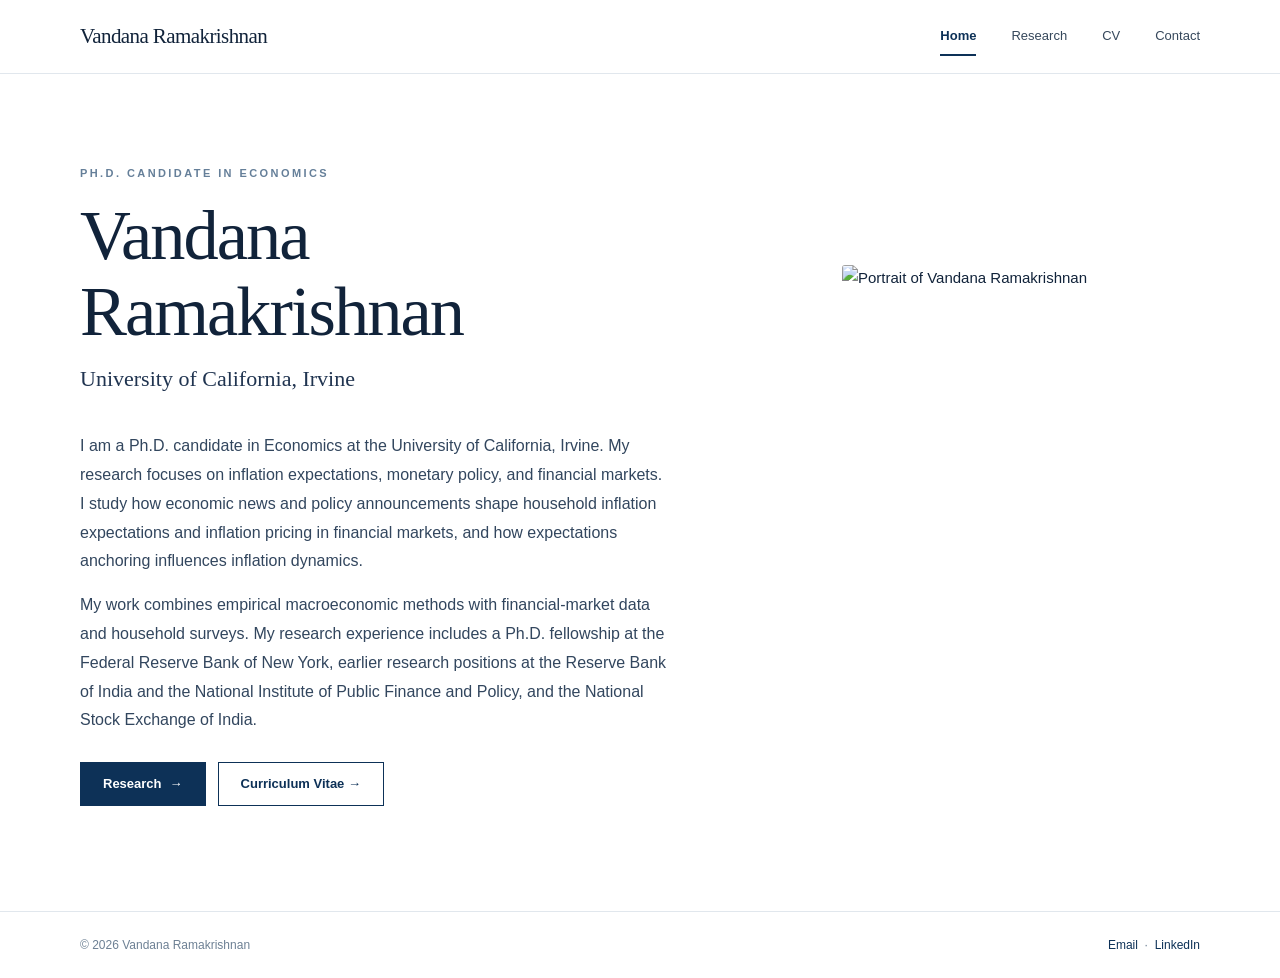
==== index.html @ f9ac1b99 "Add files via upload" ====
<!DOCTYPE html>
<html lang="en"><head><meta charset="utf-8"/><meta content="width=device-width,initial-scale=1" name="viewport"/><meta content="#ffffff" name="theme-color"/><meta content="Vandana Ramakrishnan | Economics Ph.D. candidate, inflation expectations and financial markets." name="description"/><meta content="Vandana Ramakrishnan" name="author"/><title>Home | Vandana Ramakrishnan</title><link href="favicon.svg" rel="icon" type="image/svg+xml"/><link href="styles.css" rel="stylesheet"/></head><body>
<a class="skip" href="#content">Skip to main content</a>
<header class="site-header"><div class="header-inner"><a class="brand" href="index.html">Vandana Ramakrishnan</a><button aria-controls="main-nav" aria-expanded="false" class="menu-toggle" type="button">Menu ☰</button><nav aria-label="Main navigation" class="site-nav" id="main-nav"><a aria-current="page" href="index.html">Home</a><a href="research.html">Research</a><a href="cv.html">CV</a><a href="contact.html">Contact</a></nav></div></header>
<main id="content"><div class="home-layout"><section aria-labelledby="home-name"><div class="eyebrow">Ph.D. Candidate in Economics</div><h1 class="home-title" id="home-name">Vandana<br/>Ramakrishnan</h1><p class="affiliation">University of California, Irvine</p><div class="home-bio"><p>I am a Ph.D. candidate in Economics at the University of California, Irvine. My research focuses on inflation expectations, monetary policy, and financial markets. I study how economic news and policy announcements shape household inflation expectations and inflation pricing in financial markets, and how expectations anchoring influences inflation dynamics.</p><p>My work combines empirical macroeconomic methods with financial-market data and household surveys. My research experience includes a Ph.D. fellowship at the Federal Reserve Bank of New York, earlier research positions at the Reserve Bank of India and the National Institute of Public Finance and Policy, and the National Stock Exchange of India.</p></div><div class="home-actions"><a class="btn btn-primary" href="research.html">Research <span aria-hidden="true">→</span></a><a class="btn btn-outline" href="cv.html">Curriculum Vitae →</a></div></section><div class="photo-wrap"><img alt="Portrait of Vandana Ramakrishnan" class="headshot" height="1500" src="assets/headshot.jpg" width="1000"/></div></div></main>
<footer class="site-footer"><div class="footer-inner"><span>© 2026 Vandana Ramakrishnan</span><span><a href="mailto:vandana.r@uci.edu">Email</a>  ·  <a href="https://www.linkedin.com/in/vandanatr/" rel="noopener noreferrer" target="_blank">LinkedIn</a></span></div></footer><script defer="" src="cv-link.js"></script><script defer="" src="script.js"></script></body></html>
---- styles.css ----
/* Clean academic × finance design | white / ink navy / slate | GitHub Pages */
:root{--navy:#0d3157;--ink:#11233a;--slate:#36485c;--muted:#6d8094;--line:#e1e7ed;--white:#fff;--wash:#f9fbfd;--max:1120px}
*,*::before,*::after{box-sizing:border-box}
html{scroll-behavior:smooth}body{margin:0;background:var(--white);color:var(--ink);font-family:Arial,Helvetica,sans-serif;font-size:15px;line-height:1.7;-webkit-font-smoothing:antialiased}
a{color:var(--navy);text-decoration:none}a:hover{text-decoration:underline;text-underline-offset:4px}a:focus-visible,button:focus-visible,summary:focus-visible{outline:3px solid #94b4d4;outline-offset:3px}
h1,h2,h3,.brand,.serif{font-family:Georgia,'Iowan Old Style',Baskerville,'Times New Roman',serif;font-weight:400;letter-spacing:-.028em;line-height:1.2}
p{margin:0 0 16px}img{display:block;max-width:100%}
.container,main{width:min(var(--max),calc(100% - 92px));margin-left:auto;margin-right:auto}
.skip{position:absolute;left:-200vw;top:0;background:white;padding:10px;z-index:100}.skip:focus{left:12px;top:12px}
.site-header{background:#fff;border-bottom:1px solid var(--line)}.header-inner{width:min(var(--max),calc(100% - 92px));margin:0 auto;min-height:73px;display:flex;justify-content:space-between;align-items:center;gap:22px}.brand{font-size:21px;color:var(--ink);white-space:nowrap}.brand:hover{text-decoration:none}
.site-nav{display:flex;gap:35px;align-items:center}.site-nav a{font-size:13px;font-weight:400;color:var(--slate);padding:25px 0;position:relative}.site-nav a:hover,.site-nav a[aria-current=page]{color:var(--navy);text-decoration:none}.site-nav a[aria-current=page]{font-weight:700}.site-nav a[aria-current=page]::after{content:'';height:2px;background:var(--navy);position:absolute;bottom:17px;left:0;right:0}.menu-toggle{display:none;border:1px solid var(--line);background:#fff;color:var(--navy);font:inherit;font-size:13px;padding:7px 11px;cursor:pointer}
.home-layout{min-height:calc(100dvh - 145px);padding:90px 0 105px;display:grid;grid-template-columns:minmax(0,1.32fr) minmax(260px,.78fr);gap:clamp(55px,8vw,120px);align-items:center}
.eyebrow{font-size:11px;text-transform:uppercase;letter-spacing:.22em;color:#657f99;font-weight:700}.home-title{font-size:clamp(48px,5.5vw,72px);line-height:1.08;margin:14px 0 11px;color:var(--ink)}.affiliation{font-family:Georgia,serif;font-size:22px;color:#203450;margin:0 0 35px}.home-bio{font-size:16px;color:#32465e;line-height:1.8;max-width:590px}.home-bio p{margin-bottom:15px}.home-actions{display:flex;align-items:center;gap:12px;flex-wrap:wrap;margin-top:27px}.btn{display:inline-flex;align-items:center;gap:8px;justify-content:center;line-height:1.35;font-weight:600;font-size:13px;border:1px solid var(--navy);padding:12px 22px;text-decoration:none;white-space:nowrap;cursor:pointer}.btn:hover{text-decoration:none}.btn-primary{color:#fff;background:var(--navy)}.btn-primary:hover{background:#1a476d;color:#fff}.btn-outline{color:var(--navy);background:#fff}.btn-outline:hover{background:#f8fafc}.headshot{width:100%;max-width:358px;height:440px;object-fit:cover;object-position:center 41%;margin-left:auto;border-radius:3px}
.home-links{display:flex;gap:19px;margin-top:23px;font-size:12px}.home-links a{border-bottom:1px solid #c9d6e2}.site-footer{border-top:1px solid var(--line);color:var(--muted);font-size:12px}.footer-inner{width:min(var(--max),calc(100% - 92px));margin:0 auto;padding:23px 0;display:flex;align-items:center;justify-content:space-between;gap:16px}
.page{padding:65px 0 100px}.page h1{font-size:clamp(48px,5vw,63px);color:var(--ink);margin:0 0 14px}.page-intro{font-family:Georgia,serif;font-size:18px;line-height:1.64;color:#35485d;max-width:850px;margin-bottom:30px}
.paper-filter{display:flex;align-items:center;gap:32px;flex-wrap:wrap;border-bottom:1px solid var(--line);margin:16px 0 0;padding:0}.filter-tab{font-size:13px;color:var(--muted);background:none;border:none;border-bottom:2px solid transparent;margin-bottom:-1px;padding:12px 0 13px;white-space:nowrap;cursor:pointer;font-family:inherit}.filter-tab[aria-selected=true]{color:var(--navy);border-bottom-color:var(--navy);font-weight:700}.filter-tab:hover{color:var(--navy)}
.paper-row{display:grid;grid-template-columns:94px minmax(0,1fr) 103px;gap:30px;padding:28px 0 26px;border-bottom:1px solid var(--line);align-items:start}.paper-type{font-size:10px;text-transform:uppercase;letter-spacing:.15em;font-weight:750;color:#246091;margin-bottom:9px}.paper-row h2{font-size:22px;color:var(--navy);line-height:1.27;margin:0 0 8px;letter-spacing:-.018em}.paper-row .byline{font-size:13px;color:#5a6a7f;margin-bottom:8px}.paper-row .synopsis{font-size:13px;color:#415167;line-height:1.64;margin:0}.paper-actions{display:flex;flex-direction:column;gap:12px;padding-top:16px;font-size:12px;white-space:nowrap}.paper-actions a{font-weight:650}.paper-actions .unavailable{font-size:11px;color:#748499;white-space:normal}.paper-row[hidden]{display:none}.paper-sheet{background:#fff;width:91px;height:124px;border:1px solid #d9e2eb;box-shadow:0 1px 4px rgba(12,35,58,.03);padding:14px 12px;display:flex;flex-direction:column;gap:5px;overflow:hidden}.sheet-heading{height:5px;background:#b7c4ce;width:65%;margin:0 auto 5px}.sheet-line{height:2px;min-height:2px;background:#d9dfe4;width:100%}.sheet-line.short{width:78%}.paper-note{font-size:12px;color:#718092;margin-top:25px}.paper-row .abstract{margin-top:13px;border-left:2px solid #94acc1;background:#f9fbfd;padding:11px 13px 3px;color:#405168;font-size:13px;line-height:1.65}.abstract summary{font-weight:650;color:var(--navy);font-size:12px;cursor:pointer;margin-bottom:9px}.abstract p{margin-bottom:10px}
.cv-page{max-width:980px}.cv-top{display:flex;align-items:flex-start;justify-content:space-between;gap:20px}.cv-top h1{margin-bottom:4px}.cv-updated{font-size:12px;color:var(--muted);margin:0 0 22px}.cv-top .home-actions{margin:10px 0 0}.cv-contact{font-size:13px;color:var(--muted);display:flex;gap:21px;flex-wrap:wrap;margin-bottom:37px}.cv-section{margin:0 0 33px}.cv-section h2{font-size:24px;letter-spacing:-.01em;color:var(--ink);margin:0 0 15px;padding-bottom:10px;border-bottom:1px solid var(--line)}.cv-line{display:grid;grid-template-columns:150px minmax(0,1fr);column-gap:18px;margin:0 0 11px}.cv-year{font-size:13px;color:#718096}.cv-main{font-size:14px;line-height:1.6;color:#334354}.cv-main strong{color:#152d48}.cv-main em{color:#6a7a8a}.cv-list{margin:0;padding-left:19px}.cv-list li{font-size:14px;line-height:1.65;margin-bottom:9px}.cv-small{font-size:14px;line-height:1.7;color:#34465c}.cv-papers li{margin-bottom:13px}.cv-papers .byline{font-size:12px;color:var(--muted);margin-top:3px}.cv-papers a{font-size:12px;font-weight:650;white-space:nowrap;margin-left:6px}
.detail{max-width:840px}.back-link{font-size:13px;color:var(--navy)}.detail-title{font-size:clamp(35px,4.3vw,49px)!important;margin:18px 0 14px!important}.detail .abstract-full{font-size:16px;line-height:1.8;color:#34485e;max-width:750px}.detail .meta-line{color:#6e8092;font-size:13px}.detail-heading{font-size:25px;color:var(--ink);border-bottom:1px solid var(--line);padding-bottom:8px;margin-top:45px}
@media(max-width:800px){.container,main,.header-inner,.footer-inner{width:calc(100% - 40px)}.header-inner{min-height:68px}.brand{font-size:18px}.menu-toggle{display:inline-block}.site-nav{display:none;position:absolute;top:68px;left:0;right:0;z-index:50;background:#fff;box-shadow:0 12px 20px rgba(7,27,51,.06);border-bottom:1px solid var(--line);padding:15px 20px;flex-direction:column;align-items:stretch;gap:0}.site-nav.is-open{display:flex}.site-nav a{padding:10px 0}.site-nav a[aria-current=page]::after{display:none}.home-layout{min-height:unset;grid-template-columns:1fr;gap:28px;padding:48px 0 66px}.home-layout .photo-wrap{grid-row:1}.headshot{height:260px;width:205px;margin:0 auto;object-position:center 36%}.home-title{font-size:clamp(42px,10vw,60px);margin:10px 0}.affiliation{font-size:19px;margin-bottom:22px}.home-bio{font-size:15px}.page{padding:49px 0 72px}.paper-filter{gap:18px}.filter-tab{font-size:12px}.paper-row{grid-template-columns:72px minmax(0,1fr);gap:16px}.paper-sheet{width:72px;height:97px;padding:12px 9px}.paper-actions{grid-column:2;flex-direction:row;flex-wrap:wrap;padding-top:0;gap:16px}.paper-row h2{font-size:20px}.footer-inner{flex-direction:column;align-items:flex-start}.cv-top{flex-direction:column}.cv-top .home-actions{margin:0}.cv-line{grid-template-columns:1fr;gap:2px}}
@media(max-width:440px){.paper-row{grid-template-columns:1fr}.paper-sheet{display:none}.paper-actions{grid-column:1}.home-actions .btn{padding:11px 17px}.page h1{font-size:43px}.page-intro{font-size:16px}}
@media print{.site-header,.site-footer,.skip,.cv-top .home-actions,.paper-filter{display:none!important}main{width:100%}.page{padding:0}.cv-section{break-inside:avoid;margin-bottom:15px}}

/* Accessible research filter/link controls */
.paper-row[hidden]{display:none!important}
.paper-link{font:inherit;font-size:12px;font-weight:650;color:var(--navy);padding:0;background:none;border:0;text-align:left;cursor:pointer;white-space:nowrap}
.paper-link:hover{text-decoration:underline;text-underline-offset:4px}


/* 2026-11 research/CV minimalism refinement. White background throughout. */
/* Research: a restrained vertical publications list, without thumbnails or tabs. */
.page:has(.research-group){max-width:900px}
.page:has(.research-group) .page-intro{margin-bottom:48px;max-width:790px}
.research-group{margin:0 0 56px}
.research-group h2{font-size:26px;line-height:1.25;color:var(--ink);margin:0 0 29px;font-weight:400}
.research-entry{margin:0 0 36px;padding:0 0 2px;max-width:835px}
.research-entry h3{font-size:23px;line-height:1.31;color:var(--navy);letter-spacing:-.018em;margin:0 0 8px}
.research-entry .paper-type{margin:0 0 8px;font-size:10px;letter-spacing:.16em}
.research-byline{font-size:13px;color:#647488;margin:0 0 9px}
.research-summary{font-size:14px;line-height:1.78;color:#36485c;max-width:780px;margin:0 0 10px}
.research-actions{display:flex;align-items:baseline;flex-wrap:wrap;gap:12px 23px;font-size:12px;margin-top:13px}
.research-actions a{font-weight:650}
.research-actions .unavailable{color:#768799;font-size:12px}
.research-abstract{display:inline-block;min-width:105px;max-width:100%}
.research-abstract summary{cursor:pointer;color:var(--navy);font-weight:650;list-style:none}
.research-abstract summary::-webkit-details-marker{display:none}
.research-abstract summary::after{content:' +';font-weight:400}
.research-abstract[open]{flex-basis:100%;width:100%;padding-top:5px}
.research-abstract[open] summary::after{content:' −'}
.research-abstract p{max-width:780px;font-size:13px;line-height:1.8;color:#46586b;margin:12px 0 0}
/* CV: generous vertical rhythm, no boxed sections or horizontal heading rules. */
.cv-page{max-width:870px}
.cv-top{margin-bottom:6px}
.cv-contact{gap:22px;margin-bottom:49px;font-size:13px}
.cv-section{margin-bottom:43px}
.cv-section h2{font-size:25px;line-height:1.24;font-weight:400;color:var(--ink);border:0;padding:0;margin:0 0 19px}
.cv-line{grid-template-columns:144px minmax(0,1fr);column-gap:23px;margin-bottom:15px}
.cv-main{line-height:1.73}
.cv-small{line-height:1.83}
.cv-list{padding-left:20px}
.cv-list li{line-height:1.75;margin-bottom:13px}
.cv-papers li{margin-bottom:18px}
.cv-papers a{margin-left:0}
.cv-papers .byline{margin-top:4px}
@media(max-width:800px){
 .page:has(.research-group) .page-intro{margin-bottom:36px}
 .research-group{margin-bottom:42px}
 .research-entry{margin-bottom:32px}
 .research-entry h3{font-size:21px}
 .cv-section{margin-bottom:35px}
 .cv-line{grid-template-columns:1fr;gap:2px;margin-bottom:13px}
 .cv-contact{margin-bottom:40px}
}
@media print{.cv-section{break-inside:avoid;margin-bottom:25px}}


/* Finance-oriented content updates: lightweight PDF summary link and simple contact. */
.research-actions{align-items:center;row-gap:14px}
.research-actions .summary-button{display:inline-flex;align-items:center;min-height:32px;padding:5px 12px;border:1px solid #afc1d1;background:#fff;color:var(--navy);font-size:12px;font-weight:650;text-decoration:none;line-height:1.35}
.research-actions .summary-button:hover,.research-actions .summary-button:focus-visible{background:#f7fafe;border-color:#6d8dad;text-decoration:none}
.research-abstract{min-width:initial}
.pdf-placeholder{border-color:#d7e1e9;color:#7f8fa0;background:#fff;cursor:default;white-space:normal}
.contact-page{max-width:740px;min-height:calc(100dvh - 200px)}
.contact-intro{font-family:Georgia,serif;font-size:19px;color:#34485f;margin:10px 0 47px;line-height:1.7}
.contact-item{display:flex;align-items:baseline;gap:35px;margin-bottom:28px;font-size:16px}
.contact-label{min-width:95px;font-weight:600;font-size:12px;color:var(--muted);text-transform:uppercase;letter-spacing:.09em}
.contact-item a{font-size:17px;overflow-wrap:anywhere}
.summary-page{max-width:1000px;min-height:calc(100dvh - 200px)}
.summary-page h1{font-size:clamp(33px,4.2vw,52px);max-width:970px;line-height:1.14;margin:10px 0 35px}
.summary-kicker{margin:36px 0 0}
.summary-status{color:#65798f;border-left:2px solid #b9cad8;padding:5px 0 5px 18px;font-size:15px}
.summary-reader-links{display:flex;justify-content:flex-end;margin-bottom:10px;font-size:13px}
#summary-frame{width:100%;height:min(1120px,86vh);min-height:650px;border:1px solid #dce5ed;background:white}
.pdf-mobile-help{color:var(--muted);font-size:12px;margin:10px 0}
[hidden]{display:none!important}
@media(max-width:800px){.contact-item{display:block}.contact-label{margin-bottom:5px}.contact-intro{font-size:17px;margin-bottom:35px}#summary-frame{min-height:530px;height:75vh}.summary-page{min-height:initial}}

/* Clickable research titles and direct CV link placeholder */
.research-title-link { color:inherit; text-decoration:none; }
.research-title-link:hover { text-decoration:underline; text-underline-offset:5px; }
.cv-nav-pending { font-size:13px; color:#8794a4; padding:25px 0; cursor:default; }
.paper-forthcoming { font-size:13px; color:#718398; }
.detail-actions { margin-top:25px; }
.detail .detail-heading { border-bottom:none; padding-bottom:0; margin-top:42px; }
@media (max-width:800px) { .cv-nav-pending { padding:10px 0; } }


/* Research list: title and overview only */
.research-title-link { text-decoration: none; }
.research-title-link:hover, .research-title-link:focus-visible { text-decoration: underline; text-underline-offset: 4px; }
.research-entry .research-summary { max-width: 770px; }

/* Dedicated CV page: one Drive link, no long online CV */
.cv-landing { max-width: 740px; min-height: 62vh; }
.cv-landing-intro { font-size: 18px; line-height: 1.8; color: #34485e; margin-top: 26px; }
.cv-pending-note { color: #677e93; }
.cv-landing [hidden] { display: none !important; }

/* Individual research pages: accessible tabs with inline PDF preview */
.paper-detail { max-width: 960px; }
.paper-tablist { display: flex; align-items: stretch; gap: 27px; margin-top: 45px; border-bottom: 1px solid var(--line); flex-wrap: wrap; }
.paper-tab { background: none; border: 0; border-bottom: 2px solid transparent; color: #60758b; font-family: inherit; font-size: 14px; font-weight: 600; padding: 10px 0 14px; margin-bottom: -1px; cursor: pointer; }
.paper-tab:hover, .paper-tab:focus-visible { color: var(--navy); }
.paper-tab[aria-selected="true"] { color: var(--navy); border-bottom-color: var(--navy); }
.paper-tab-panel { padding-top: 18px; }
.paper-tab-panel[hidden], .pdf-visible[hidden], .pdf-status[hidden] { display: none !important; }
.paper-detail .detail-heading { margin-top: 22px; font-size: 23px; }
.paper-detail .abstract-full { max-width: 800px; }
.pdf-status { color: #64798e; font-size: 15px; line-height: 1.75; border-left: 2px solid #cad9e6; padding-left: 16px; margin-top: 16px; }
.pdf-toolbar { display: flex; justify-content: flex-end; padding-bottom: 12px; font-size: 13px; }
.paper-pdf-frame { width: 100%; height: min(1100px, 84vh); min-height: 650px; border: 1px solid #dee6ed; background: white; }
.paper-external-link { margin-top: 20px; font-size: 14px; color: #435872; }
@media(max-width:800px) { .paper-tablist { gap: 20px; margin-top: 30px; } .paper-tab { font-size: 13px; } .paper-pdf-frame { height: 68vh; min-height: 470px; } }
@media(max-width:430px) { .paper-tablist { gap: 16px; } .paper-tab { font-size: 12px; } }

/* Research overviews: smaller, upright text; detail page content unchanged. */
.research-entry .research-summary { font-size: 13px; font-style: normal; line-height: 1.75; }

/* Requested refinement: muted gray research overviews, preserving layout. */
.research-entry .research-summary { color: #687482; }
.coauthor-link { color: var(--navy); text-decoration: underline; text-decoration-color: #b4c2cf; text-underline-offset: 3px; }
.coauthor-link:hover, .coauthor-link:focus-visible { text-decoration-color: currentColor; }
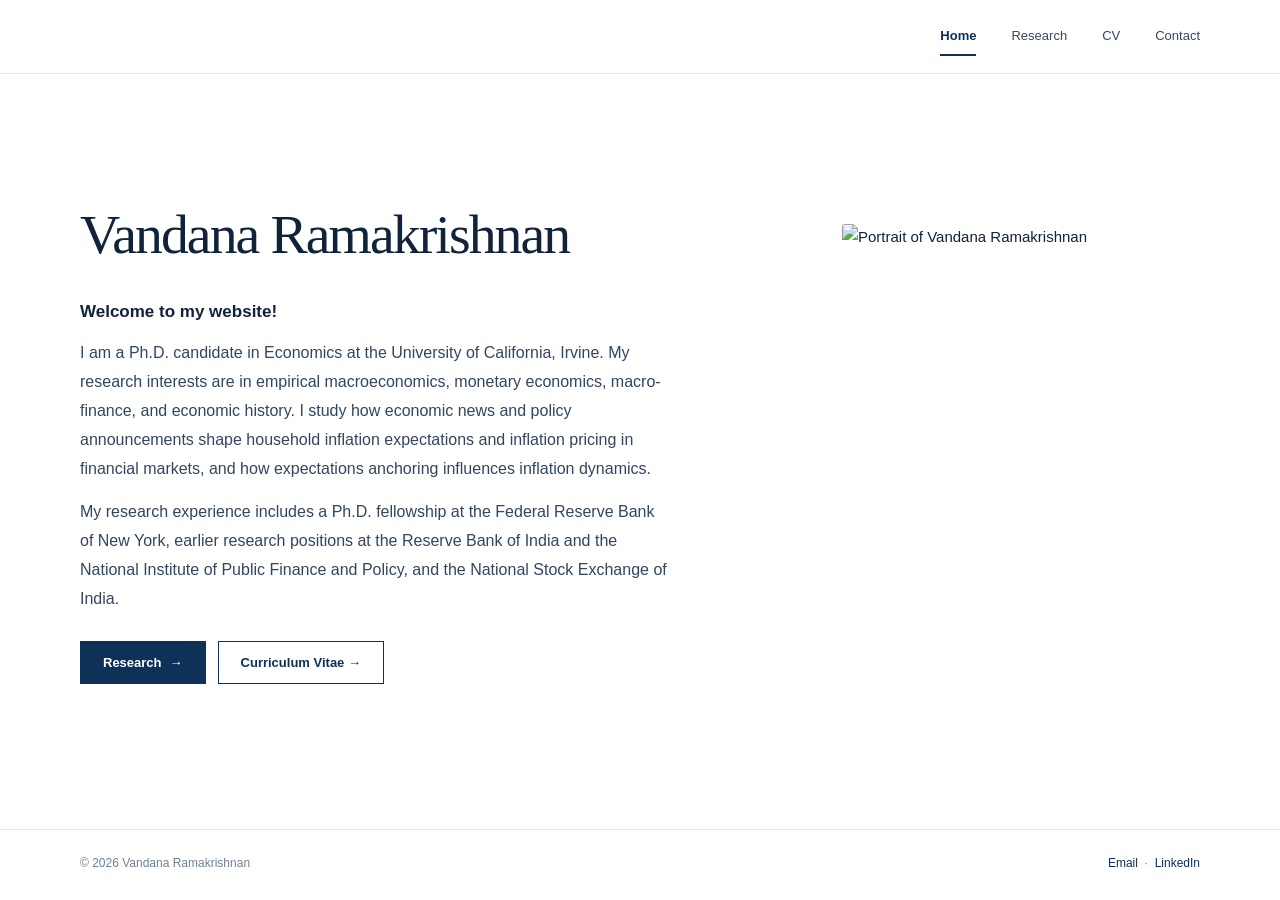
==== commit fa31a50d: "Add files via upload Update Website Nov 2026" ====
--- a/index.html
+++ b/index.html
@@ -1,6 +1,7 @@
 <!DOCTYPE html>
+
 <html lang="en"><head><meta charset="utf-8"/><meta content="width=device-width,initial-scale=1" name="viewport"/><meta content="#ffffff" name="theme-color"/><meta content="Vandana Ramakrishnan | Economics Ph.D. candidate, inflation expectations and financial markets." name="description"/><meta content="Vandana Ramakrishnan" name="author"/><title>Home | Vandana Ramakrishnan</title><link href="favicon.svg" rel="icon" type="image/svg+xml"/><link href="styles.css" rel="stylesheet"/></head><body>
 <a class="skip" href="#content">Skip to main content</a>
-<header class="site-header"><div class="header-inner"><a class="brand" href="index.html">Vandana Ramakrishnan</a><button aria-controls="main-nav" aria-expanded="false" class="menu-toggle" type="button">Menu ☰</button><nav aria-label="Main navigation" class="site-nav" id="main-nav"><a aria-current="page" href="index.html">Home</a><a href="research.html">Research</a><a href="cv.html">CV</a><a href="contact.html">Contact</a></nav></div></header>
-<main id="content"><div class="home-layout"><section aria-labelledby="home-name"><div class="eyebrow">Ph.D. Candidate in Economics</div><h1 class="home-title" id="home-name">Vandana<br/>Ramakrishnan</h1><p class="affiliation">University of California, Irvine</p><div class="home-bio"><p>I am a Ph.D. candidate in Economics at the University of California, Irvine. My research focuses on inflation expectations, monetary policy, and financial markets. I study how economic news and policy announcements shape household inflation expectations and inflation pricing in financial markets, and how expectations anchoring influences inflation dynamics.</p><p>My work combines empirical macroeconomic methods with financial-market data and household surveys. My research experience includes a Ph.D. fellowship at the Federal Reserve Bank of New York, earlier research positions at the Reserve Bank of India and the National Institute of Public Finance and Policy, and the National Stock Exchange of India.</p></div><div class="home-actions"><a class="btn btn-primary" href="research.html">Research <span aria-hidden="true">→</span></a><a class="btn btn-outline" href="cv.html">Curriculum Vitae →</a></div></section><div class="photo-wrap"><img alt="Portrait of Vandana Ramakrishnan" class="headshot" height="1500" src="assets/headshot.jpg" width="1000"/></div></div></main>
+<header class="site-header home-header"><div class="header-inner"><button aria-controls="main-nav" aria-expanded="false" class="menu-toggle" type="button">Menu ☰</button><nav aria-label="Main navigation" class="site-nav" id="main-nav"><a aria-current="page" href="index.html">Home</a><a href="research.html">Research</a><a href="cv.html">CV</a><a href="contact.html">Contact</a></nav></div></header>
+<main id="content"><div class="home-layout"><section aria-labelledby="home-name"><h1 class="home-title" id="home-name">Vandana Ramakrishnan</h1><p class="home-welcome"><strong>Welcome to my website!</strong></p><div class="home-bio"><p>I am a Ph.D. candidate in Economics at the University of California, Irvine. My research interests are in empirical macroeconomics, monetary economics, macro-finance, and economic history. I study how economic news and policy announcements shape household inflation expectations and inflation pricing in financial markets, and how expectations anchoring influences inflation dynamics.</p><p>My research experience includes a Ph.D. fellowship at the Federal Reserve Bank of New York, earlier research positions at the Reserve Bank of India and the National Institute of Public Finance and Policy, and the National Stock Exchange of India.</p></div><div class="home-actions"><a class="btn btn-primary" href="research.html">Research <span aria-hidden="true">→</span></a><a class="btn btn-outline" href="cv.html">Curriculum Vitae →</a></div></section><div class="photo-wrap"><img alt="Portrait of Vandana Ramakrishnan" class="headshot" height="1500" src="assets/headshot.jpg" width="1000"/></div></div></main>
 <footer class="site-footer"><div class="footer-inner"><span>© 2026 Vandana Ramakrishnan</span><span><a href="mailto:vandana.r@uci.edu">Email</a>  ·  <a href="https://www.linkedin.com/in/vandanatr/" rel="noopener noreferrer" target="_blank">LinkedIn</a></span></div></footer><script defer="" src="cv-link.js"></script><script defer="" src="script.js"></script></body></html>
--- a/styles.css
+++ b/styles.css
@@ -140,3 +140,51 @@
 .research-entry .research-summary { color: #687482; }
 .coauthor-link { color: var(--navy); text-decoration: underline; text-decoration-color: #b4c2cf; text-underline-offset: 3px; }
 .coauthor-link:hover, .coauthor-link:focus-visible { text-decoration-color: currentColor; }
+
+/* Abstract-only research presentation */
+.research-abstract-action { margin: 10px 0 0; font-size: 13px; }
+.research-abstract-action a { color: #315b83; text-decoration: none; border-bottom: 1px solid #b6c6d5; }
+.research-abstract-action a:hover, .research-abstract-action a:focus-visible { color: #123b63; border-bottom-color: #123b63; }
+.paper-abstract { margin-top: 32px; }
+
+
+/* Nov 9 refinement: focused homepage and in-place research abstracts */
+.home-header .header-inner { justify-content: flex-end; }
+.home-header .site-nav { margin-left: auto; }
+.home-title { font-size: clamp(46px, 5vw, 64px); margin-bottom: 28px; }
+.home-welcome { font-size: 17px; line-height: 1.55; color: var(--ink); margin: 0 0 14px; font-weight: 500; }
+.research-abstract-disclosure { margin-top: 13px; }
+.research-abstract-disclosure > summary {
+  display: inline-flex; align-items: center; gap: 14px;
+  padding: 6px 14px; border: 1px solid #ccd7e3; border-radius: 2px;
+  background: #fff; color: var(--navy); font-size: 12px; font-weight: 600;
+  cursor: pointer; list-style: none; user-select: none;
+}
+.research-abstract-disclosure > summary::-webkit-details-marker { display: none; }
+.research-abstract-disclosure > summary::after { content: '+'; font-size: 17px; font-weight: 400; line-height: 1; }
+.research-abstract-disclosure[open] > summary::after { content: '−'; }
+.research-abstract-disclosure > summary:hover, .research-abstract-disclosure[open] > summary { background: #f5f8fb; border-color: #9fb4c8; }
+.research-abstract-body {
+  max-width: 790px; border: 1px solid #e1e8ef; background: #f9fbfd;
+  margin-top: 12px; padding: 16px 19px; border-radius: 2px;
+}
+.research-abstract-body p { margin: 0; font-size: 14px; line-height: 1.82; color: #3c4d60; }
+@media(max-width:800px) {
+  .home-header .header-inner { justify-content: flex-end; }
+  .home-title { font-size: clamp(41px, 9vw, 55px); margin-bottom: 24px; }
+  .home-welcome { font-size: 16px; }
+  .research-abstract-body { padding: 14px 15px; }
+}
+
+/* Nov 9 homepage refinement: one-line desktop name, with breathing room.
+   On phones, allow the name to wrap to avoid horizontal overflow. */
+.home-title {
+  font-size: clamp(38px, 4.35vw, 58px);
+  white-space: nowrap;
+  letter-spacing: -0.034em;
+  margin: 0 0 35px;
+}
+.home-welcome { font-weight: 700; }
+@media (max-width: 800px) {
+  .home-title { font-size: clamp(37px, 8vw, 52px); white-space: normal; margin: 4px 0 26px; }
+}
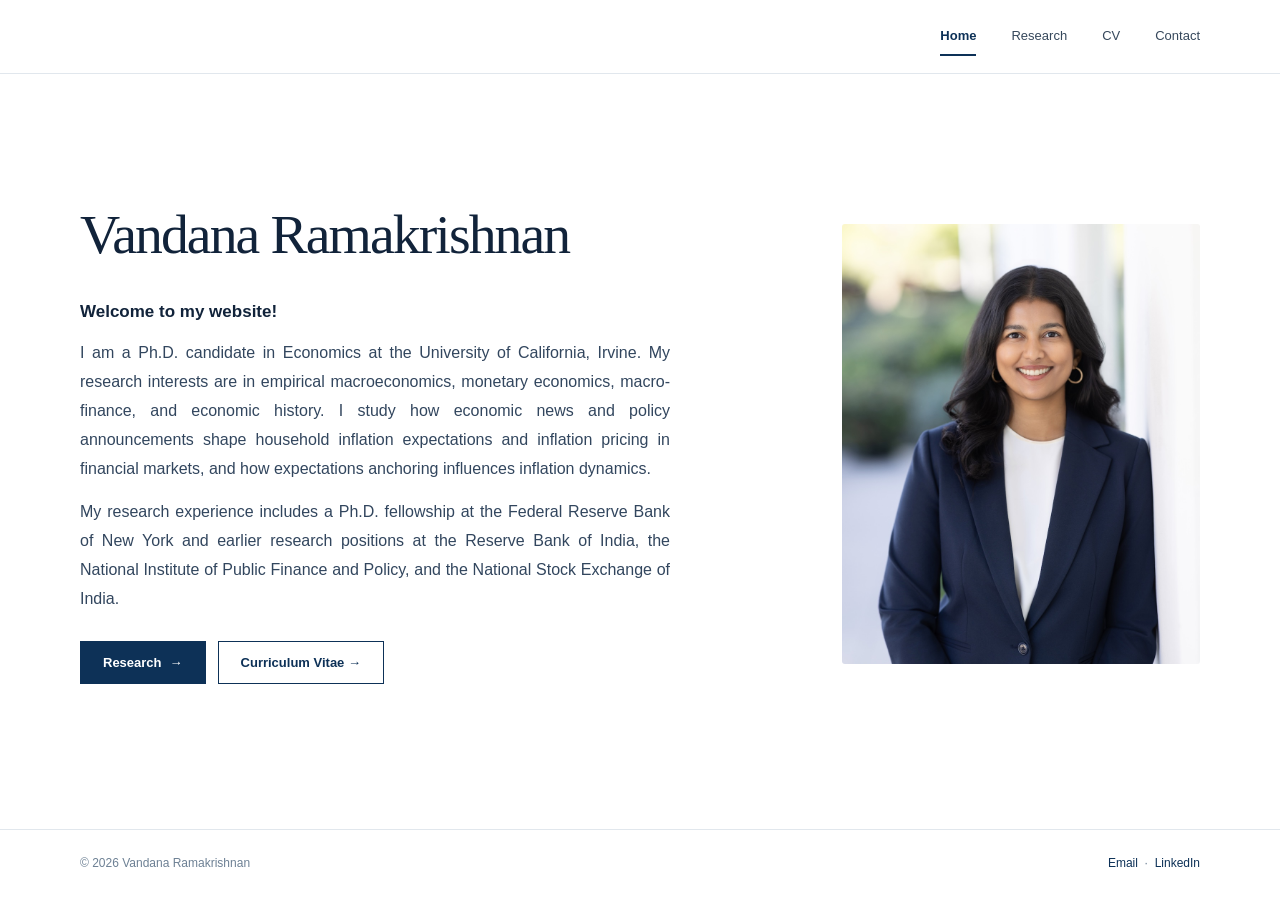
==== commit a1b827dd: "Update index.html" ====
--- a/index.html
+++ b/index.html
@@ -3,5 +3,5 @@
 <html lang="en"><head><meta charset="utf-8"/><meta content="width=device-width,initial-scale=1" name="viewport"/><meta content="#ffffff" name="theme-color"/><meta content="Vandana Ramakrishnan | Economics Ph.D. candidate, inflation expectations and financial markets." name="description"/><meta content="Vandana Ramakrishnan" name="author"/><title>Home | Vandana Ramakrishnan</title><link href="favicon.svg" rel="icon" type="image/svg+xml"/><link href="styles.css" rel="stylesheet"/></head><body>
 <a class="skip" href="#content">Skip to main content</a>
 <header class="site-header home-header"><div class="header-inner"><button aria-controls="main-nav" aria-expanded="false" class="menu-toggle" type="button">Menu ☰</button><nav aria-label="Main navigation" class="site-nav" id="main-nav"><a aria-current="page" href="index.html">Home</a><a href="research.html">Research</a><a href="cv.html">CV</a><a href="contact.html">Contact</a></nav></div></header>
-<main id="content"><div class="home-layout"><section aria-labelledby="home-name"><h1 class="home-title" id="home-name">Vandana Ramakrishnan</h1><p class="home-welcome"><strong>Welcome to my website!</strong></p><div class="home-bio"><p>I am a Ph.D. candidate in Economics at the University of California, Irvine. My research interests are in empirical macroeconomics, monetary economics, macro-finance, and economic history. I study how economic news and policy announcements shape household inflation expectations and inflation pricing in financial markets, and how expectations anchoring influences inflation dynamics.</p><p>My research experience includes a Ph.D. fellowship at the Federal Reserve Bank of New York, earlier research positions at the Reserve Bank of India and the National Institute of Public Finance and Policy, and the National Stock Exchange of India.</p></div><div class="home-actions"><a class="btn btn-primary" href="research.html">Research <span aria-hidden="true">→</span></a><a class="btn btn-outline" href="cv.html">Curriculum Vitae →</a></div></section><div class="photo-wrap"><img alt="Portrait of Vandana Ramakrishnan" class="headshot" height="1500" src="assets/headshot.jpg" width="1000"/></div></div></main>
+<main id="content"><div class="home-layout"><section aria-labelledby="home-name"><h1 class="home-title" id="home-name">Vandana Ramakrishnan</h1><p class="home-welcome"><strong>Welcome to my website!</strong></p><div class="home-bio"><p>I am a Ph.D. candidate in Economics at the University of California, Irvine. My research interests are in empirical macroeconomics, monetary economics, macro-finance, and economic history. I study how economic news and policy announcements shape household inflation expectations and inflation pricing in financial markets, and how expectations anchoring influences inflation dynamics.</p><p>My research experience includes a Ph.D. fellowship at the Federal Reserve Bank of New York and earlier research positions at the Reserve Bank of India, the National Institute of Public Finance and Policy, and the National Stock Exchange of India.</p></div><div class="home-actions"><a class="btn btn-primary" href="research.html">Research <span aria-hidden="true">→</span></a><a class="btn btn-outline" href="cv.html">Curriculum Vitae →</a></div></section><div class="photo-wrap"><img alt="Portrait of Vandana Ramakrishnan" class="headshot" height="1500" src="assets/headshot.jpg" width="1000"/></div></div></main>
 <footer class="site-footer"><div class="footer-inner"><span>© 2026 Vandana Ramakrishnan</span><span><a href="mailto:vandana.r@uci.edu">Email</a>  ·  <a href="https://www.linkedin.com/in/vandanatr/" rel="noopener noreferrer" target="_blank">LinkedIn</a></span></div></footer><script defer="" src="cv-link.js"></script><script defer="" src="script.js"></script></body></html>
--- a/styles.css
+++ b/styles.css
@@ -188,3 +188,188 @@
 @media (max-width: 800px) {
   .home-title { font-size: clamp(37px, 8vw, 52px); white-space: normal; margin: 4px 0 26px; }
 }
+
+
+/* Nov 9: justify the homepage biography (last lines stay naturally left-aligned). */
+.home-bio p {
+  text-align: justify;
+  text-justify: inter-word;
+}
+
+/* Mobile navigation: display Home / Research / CV / Contact in a row,
+   rather than hiding them behind a Menu button. */
+@media (max-width: 800px) {
+  .menu-toggle { display: none !important; }
+  .site-header .header-inner {
+    flex-direction: column;
+    justify-content: center;
+    align-items: center;
+    gap: 0;
+    padding-top: 9px;
+  }
+  .site-header .brand {
+    font-size: 18px;
+    margin-bottom: 2px;
+  }
+  .site-header .site-nav,
+  .site-header .site-nav.is-open {
+    display: flex !important;
+    position: static;
+    flex-direction: row;
+    flex-wrap: nowrap;
+    align-items: center;
+    justify-content: space-between;
+    gap: 12px;
+    width: 100%;
+    margin: 0;
+    padding: 0;
+    border: 0;
+    box-shadow: none;
+  }
+  .site-header .site-nav a {
+    font-size: 13px;
+    padding: 11px 0 13px;
+    white-space: nowrap;
+  }
+  .site-header .site-nav a[aria-current=page]::after {
+    display: block;
+    bottom: 6px;
+  }
+  .home-header .header-inner { padding-top: 0; }
+}
+
+/* Research Option 1: quiet publication list with expandable inline abstracts. */
+.research-minimal-page { max-width: 900px; }
+.research-minimal-page > h1 { margin-bottom: 34px; }
+.research-minimal-page .research-list { margin: 0; padding: 0; }
+.research-minimal-page .research-entry {
+  max-width: 835px;
+  margin: 0;
+  padding: 27px 0 32px;
+  border-bottom: 1px solid #e2e8ee;
+}
+.research-minimal-page .research-entry:first-child { padding-top: 6px; }
+.research-minimal-page .research-entry:last-child { border-bottom: 0; }
+.research-minimal-page .research-entry h3 {
+  font-size: 21px;
+  line-height: 1.4;
+  font-weight: 600;
+  margin: 0 0 10px;
+  letter-spacing: -0.016em;
+}
+.research-minimal-page .research-byline { margin: 0 0 12px; font-size: 13px; }
+.research-minimal-page .research-abstract-disclosure { margin: 0; }
+.research-minimal-page .research-abstract-disclosure > summary {
+  display: inline-flex;
+  align-items: center;
+  gap: 10px;
+  padding: 4px 0;
+  border: 0;
+  background: transparent;
+  border-radius: 0;
+  color: var(--navy);
+  font-size: 13px;
+  font-weight: 600;
+  cursor: pointer;
+}
+.research-minimal-page .research-abstract-disclosure > summary::after {
+  content: '';
+  display: inline-block;
+  width: 6px;
+  height: 6px;
+  border-right: 1.5px solid currentColor;
+  border-bottom: 1.5px solid currentColor;
+  transform: translateY(-2px) rotate(45deg);
+  transition: transform 150ms ease;
+  font-size: inherit;
+  line-height: inherit;
+}
+.research-minimal-page .research-abstract-disclosure[open] > summary::after {
+  content: '';
+  transform: translateY(2px) rotate(225deg);
+}
+.research-minimal-page .research-abstract-disclosure > summary:hover,
+.research-minimal-page .research-abstract-disclosure[open] > summary {
+  background: transparent;
+  border: 0;
+  color: var(--navy);
+  text-decoration: underline;
+  text-underline-offset: 4px;
+}
+.research-minimal-page .research-abstract-disclosure > summary:focus-visible {
+  outline: 2px solid var(--navy);
+  outline-offset: 4px;
+}
+.research-minimal-page .research-abstract-body {
+  max-width: 790px;
+  margin-top: 15px;
+  padding: 15px 19px;
+  border: 0;
+  border-left: 2px solid #d4dee8;
+  background: #f9fbfd;
+}
+@media (max-width: 800px) {
+  .research-minimal-page > h1 { margin-bottom: 20px; }
+  .research-minimal-page .research-entry { padding: 23px 0 27px; }
+  .research-minimal-page .research-entry h3 { font-size: 19px; line-height: 1.4; }
+  .research-minimal-page .research-abstract-body { padding: 14px 15px; }
+}
+
+
+/* Mobile navigation: icon-only hamburger that opens a dropdown. */
+@media (max-width: 800px) {
+  .site-header .header-inner {
+    position: relative;
+    min-height: 68px;
+    flex-direction: row;
+    justify-content: space-between;
+    align-items: center;
+    gap: 12px;
+    padding-top: 0;
+  }
+  .site-header.home-header .header-inner { justify-content: flex-end; }
+  .site-header .brand { margin-bottom: 0; }
+  .site-header .menu-toggle {
+    display: inline-flex !important;
+    align-items: center;
+    justify-content: center;
+    width: 42px;
+    height: 42px;
+    padding: 0;
+    font-size: 0; /* Hide visible 'Menu ☰', preserve accessible button text. */
+    line-height: 1;
+    border: 0;
+    background: transparent;
+  }
+  .site-header .menu-toggle::after {
+    content: "☰";
+    font-family: Arial, Helvetica, sans-serif;
+    font-size: 25px;
+    font-weight: 400;
+    line-height: 1;
+  }
+  .site-header .site-nav,
+  .site-header .site-nav.is-open {
+    position: absolute;
+    top: 100%;
+    left: 0;
+    right: 0;
+    z-index: 50;
+    width: 100%;
+    margin: 0;
+    padding: 10px 18px;
+    background: #fff;
+    border: 1px solid var(--line);
+    box-shadow: 0 12px 20px rgba(7,27,51,.06);
+    flex-direction: column;
+    align-items: stretch;
+    gap: 0;
+  }
+  .site-header .site-nav { display: none !important; }
+  .site-header .site-nav.is-open { display: flex !important; }
+  .site-header .site-nav a {
+    font-size: 14px;
+    padding: 9px 0;
+  }
+  .site-header .site-nav a[aria-current=page]::after { display: none; }
+}
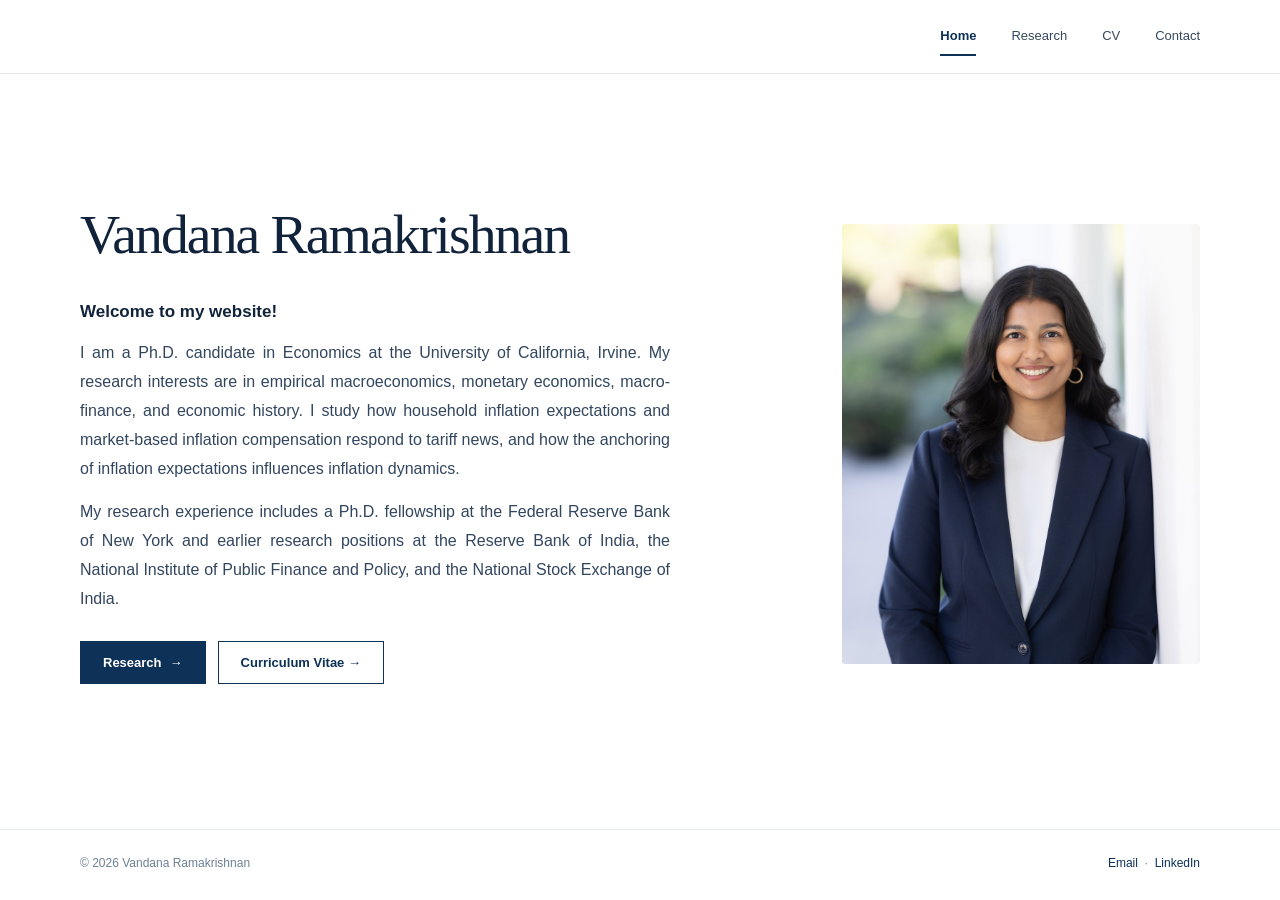
==== commit 5a578117: "Update index.html" ====
--- a/index.html
+++ b/index.html
@@ -1,7 +1,7 @@
 <!DOCTYPE html>
 
-<html lang="en"><head><meta charset="utf-8"/><meta content="width=device-width,initial-scale=1" name="viewport"/><meta content="#ffffff" name="theme-color"/><meta content="Vandana Ramakrishnan | Economics Ph.D. candidate, inflation expectations and financial markets." name="description"/><meta content="Vandana Ramakrishnan" name="author"/><title>Home | Vandana Ramakrishnan</title><link href="favicon.svg" rel="icon" type="image/svg+xml"/><link href="styles.css" rel="stylesheet"/></head><body>
+<html lang="en"><head><meta charset="utf-8"/><meta content="width=device-width,initial-scale=1" name="viewport"/><meta content="#ffffff" name="theme-color"/><meta content="Vandana Ramakrishnan | Economics Ph.D. candidate, inflation expectations and financial markets." name="description"/><meta content="Vandana Ramakrishnan" name="author"/><title>Vandana Ramakrishnan</title><link href="favicon.svg" rel="icon" type="image/svg+xml"/><link href="styles.css" rel="stylesheet"/></head><body>
 <a class="skip" href="#content">Skip to main content</a>
 <header class="site-header home-header"><div class="header-inner"><button aria-controls="main-nav" aria-expanded="false" class="menu-toggle" type="button">Menu ☰</button><nav aria-label="Main navigation" class="site-nav" id="main-nav"><a aria-current="page" href="index.html">Home</a><a href="research.html">Research</a><a href="cv.html">CV</a><a href="contact.html">Contact</a></nav></div></header>
-<main id="content"><div class="home-layout"><section aria-labelledby="home-name"><h1 class="home-title" id="home-name">Vandana Ramakrishnan</h1><p class="home-welcome"><strong>Welcome to my website!</strong></p><div class="home-bio"><p>I am a Ph.D. candidate in Economics at the University of California, Irvine. My research interests are in empirical macroeconomics, monetary economics, macro-finance, and economic history. I study how economic news and policy announcements shape household inflation expectations and inflation pricing in financial markets, and how expectations anchoring influences inflation dynamics.</p><p>My research experience includes a Ph.D. fellowship at the Federal Reserve Bank of New York and earlier research positions at the Reserve Bank of India, the National Institute of Public Finance and Policy, and the National Stock Exchange of India.</p></div><div class="home-actions"><a class="btn btn-primary" href="research.html">Research <span aria-hidden="true">→</span></a><a class="btn btn-outline" href="cv.html">Curriculum Vitae →</a></div></section><div class="photo-wrap"><img alt="Portrait of Vandana Ramakrishnan" class="headshot" height="1500" src="assets/headshot.jpg" width="1000"/></div></div></main>
+<main id="content"><div class="home-layout"><section aria-labelledby="home-name"><h1 class="home-title" id="home-name">Vandana Ramakrishnan</h1><p class="home-welcome"><strong>Welcome to my website!</strong></p><div class="home-bio"><p>I am a Ph.D. candidate in Economics at the University of California, Irvine. My research interests are in empirical macroeconomics, monetary economics, macro-finance, and economic history. I study how household inflation expectations and market-based inflation compensation respond to tariff news, and how the anchoring of inflation expectations influences inflation dynamics.</p><p>My research experience includes a Ph.D. fellowship at the Federal Reserve Bank of New York and earlier research positions at the Reserve Bank of India, the National Institute of Public Finance and Policy, and the National Stock Exchange of India.</p></div><div class="home-actions"><a class="btn btn-primary" href="research.html">Research <span aria-hidden="true">→</span></a><a class="btn btn-outline" href="cv.html">Curriculum Vitae →</a></div></section><div class="photo-wrap"><img alt="Portrait of Vandana Ramakrishnan" class="headshot" height="1500" src="assets/headshot.jpg" width="1000"/></div></div></main>
 <footer class="site-footer"><div class="footer-inner"><span>© 2026 Vandana Ramakrishnan</span><span><a href="mailto:vandana.r@uci.edu">Email</a>  ·  <a href="https://www.linkedin.com/in/vandanatr/" rel="noopener noreferrer" target="_blank">LinkedIn</a></span></div></footer><script defer="" src="cv-link.js"></script><script defer="" src="script.js"></script></body></html>
